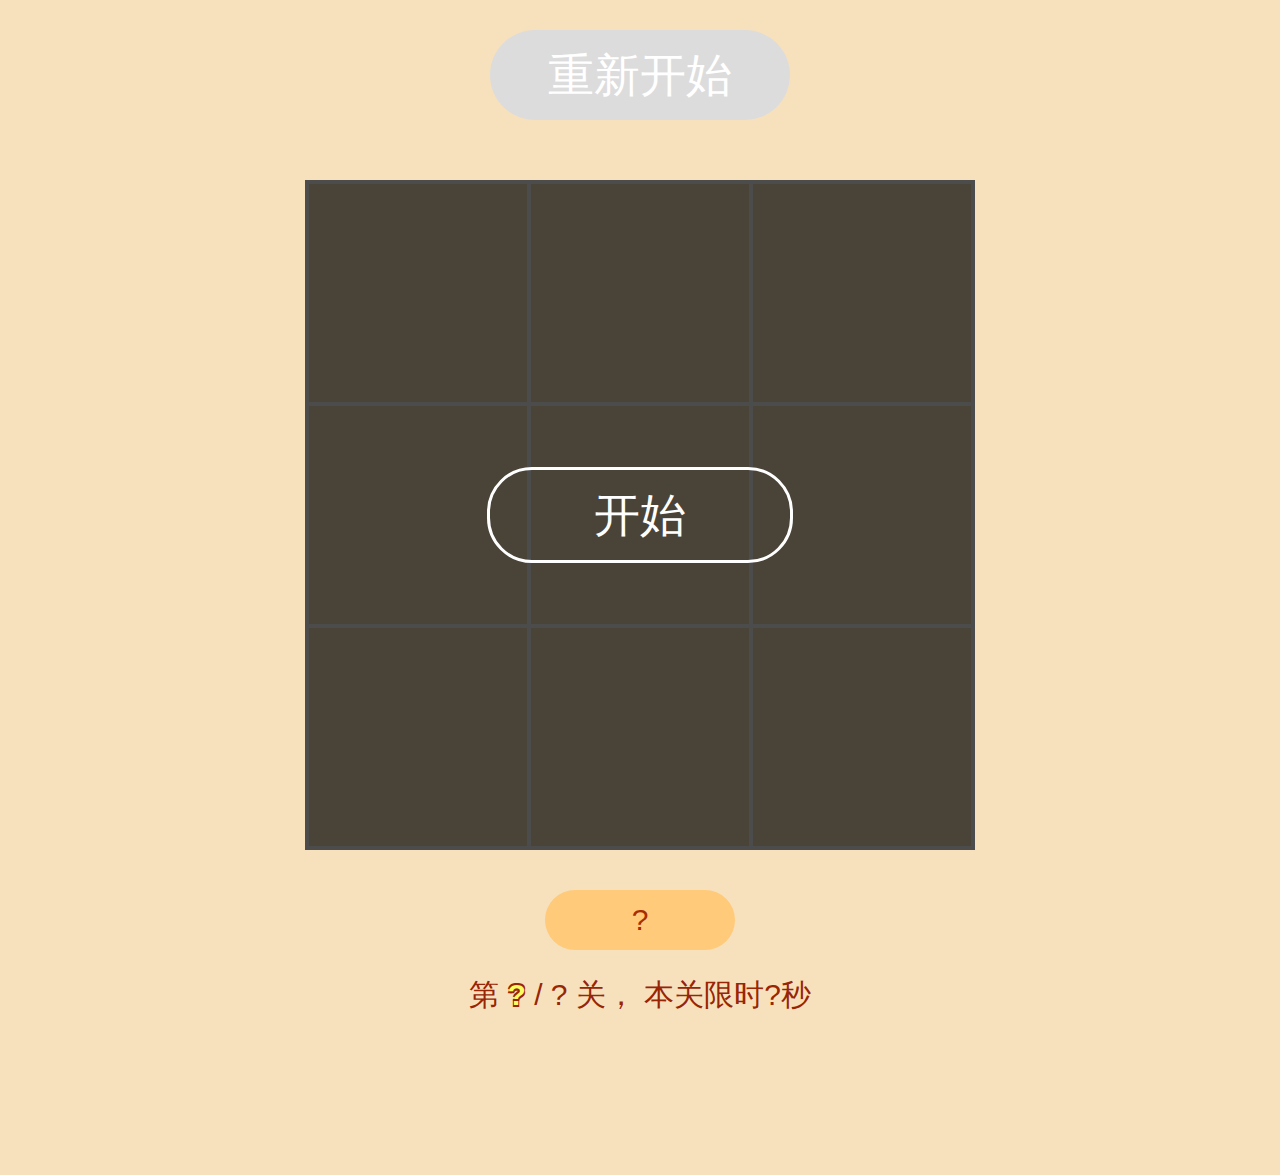
==== html5-puzzle/index.html @ 4e5ee47b "puzzle" ====
<!DOCTYPE html>
<html lang="en">
<head>
    <meta charset="utf-8">
    <meta http-equiv="X-UA-Compatible" content="IE=edge">
    <meta name="viewport" content="width=device-width,initial-scale=1,maximum-scale=1">
    <meta content="yes" name="apple-mobile-web-app-capable">
    <meta content="yes" name="apple-touch-fullscreen">
    <meta content="black" name="apple-mobile-web-app-status-bar-style">
    <meta name="keywords" content="html5, 拼图, 游戏">
    <meta name="description" content="疯狂动物城，小黄人呢！">
    <title>拼图小游戏</title>
    <link rel="shortcut icon" type="image/x-icon" href="http://static.yangbai.me/images/favicon.ico">
    <link rel="stylesheet" href="index.css">
    <link rel="stylesheet" href="rem.css">
</head>
<body>
    <div class="page1">
        <img src="tuzi.jpg" alt="兔子" style="opacity: 0;width: 0;height: 0;">
        <!--<h2 class="page1-tit" id="pageTitle"></h2>-->
        <button id="reset" class="game-reset-btn" disabled>重新开始</button>
        <div class="game-box">
            <div class="game-pop-box ui-center play" id="layer">
                <div class="game-warp">
                    <div class="game-pop-hd">
                        <h2>挑战失败！</h2>
                        <p>再接再厉！</p>
                    </div>
                    <a href="javascript:;" class="game-start-btn play-btn" id="start">开始</a>
                </div>
            </div>
            <ul id="gameBox">
                <li><img src="" alt=""></li>
                <li><img src="" alt=""></li>
                <li><img src="" alt=""></li>
                <li><img src="" alt=""></li>
                <li><img src="" alt=""></li>
                <li><img src="" alt=""></li>
                <li><img src="" alt=""></li>
                <li><img src="" alt=""></li>
                <li><img src="" alt=""></li>
            </ul>
        </div>
        <span class="play-time" id="timing">?</span>
        <p class="pages">
            第&nbsp;<strong id="level">?</strong>&nbsp;/&nbsp;<span id="levels">?</span> 关，
            本关限时<span id="time">?</span>秒
        </p>
    </div>
    <canvas id="canvas" style="display: none" width="300" height="300"></canvas>
    <script type="text/javascript" src="zepto.js"></script>
    <script type="text/javascript">
        var doc = document;
        var canvas = doc.getElementById('canvas');
        var ctx = canvas.getContext('2d');
        var $gameBox = $('#gameBox');
        var $lis = $gameBox.find('li');
        var image = new Image();
        var oriArr = [1, 2, 3, 4, 5, 6, 7, 8, 9];
        var imgArr = [1, 2, 3, 4, 5, 6, 7, 8, 9];
        var App = {
            timeHandle: null,
            isComplete: false,
            level: 0,
            levels: [
                {time: "60.00", image: "shulan.jpg"},
                {time: "40.00", image: "tuzi.jpg"},
                {time: "30.00", image: "together.jpg"}
                {time: "30.00", image: "yellow man.jpg"}
            ],
            bind: function() {
                //阻止手机上浏览器的弹性下拉。。。
                $('body').on('touchstart', function(e) {
                    e.preventDefault();
                });

                //网页端
                $lis.draggable="true";
                $lis.on('dragstart',function(e){
                    e.dataTransfer.setData("Index",$(this).index());
                });
                $lis.on('dragover',function(e){
                    e.preventDefault();
                });
                $lis.on('drop',function(e){
                    e.preventDefault();
                    var index=e.dataTransfer.getData("Index");
                    var prev = $lis.eq(index);
                    var html = $(this).html();
                    $(this).html(prev.html());
                    $(prev).html(html);
                    App.check();
                });

                $lis.on('swipeLeft', function(e) {
                    e.preventDefault();
                    var $this = $(this);
                    var index = $this.index();
                    var html = $this.html();
                    var $prev = $this.prev();
                    if ($.inArray(index, [0, 3, 6]) > -1 || $prev.size() <= 0) {
                        return false;
                    }
                    $this.html($prev.html());
                    $prev.html(html);
                    App.check();
                });
                $lis.on('swipeRight', function(e) {
                    e.preventDefault();
                    var $this = $(this);
                    var index = $this.index();
                    var html = $this.html();
                    var $next = $this.next();
                    if ($.inArray(index, [2, 5, 8]) > -1 || $next.size() <= 0) {
                        return false;
                    }
                    $this.html($next.html());
                    $next.html(html);
                    App.check();
                });
                $lis.on('swipeUp', function(e) {
                    e.preventDefault();
                    var $this = $(this);
                    var html = $this.html();
                    var index = $this.index() - 3;
                    var $up = $lis.eq(index);
                    if (index >= 0 && $up.size() > 0) {
                        $this.html($up.html());
                        $up.html(html);
                        App.check();
                    }
                });
                $lis.on('swipeDown', function(e) {
                    e.preventDefault();
                    var $this = $(this);
                    var html = $this.html();
                    var index = $this.index() + 3;
                    var $down = $lis.eq(index);
                    if (index < 9 && $down.size() > 0) {
                        $this.html($down.html());
                        $down.html(html);
                        App.check();
                    }
                });

                $('#start').on('tap click', function() {
                    $('#reset').prop('disabled', false);
                    //如果超时，则可以选择再来一次，此时顺序不变哦
                    if ($(this).html() !== '再来一次') {
                        App.randomImage(true);
                    } else {
                        App.randomImage();
                    }
                    App.resetData();
                    App.countdown();
                    $('#layer').hide();//弹出层隐藏
                });
                $('#reset').on('tap click', function() {
                    App.resetData();//重置关卡和剩余时间
                    App.countdown();//倒计时
                    App.randomImage(true);
                });
            },
            countdown: function() {
                clearInterval(this.timeHandle);
                this.timeHandle = setInterval(function() {
                    var $time = $('#timing');
                    var time = parseFloat($time.text());
                    var currTime = (time - 0.01).toFixed(2);
                    if (currTime < 0) {
                        clearInterval(App.timeHandle);
                        $time.text(parseInt(currTime).toFixed(2));//当前时间置为0
                        App.update();
                    } else {
                        $time.text(currTime);
                    }
                }, 10);
            },
            resetData: function() {
                var time = this.levels[this.level].time;
                $('#timing').text(time);
                $('#time').text(time);
                $('#level').text(this.level+1);
                $('#levels').text(this.levels.length);
            },
            init: function() {
                $('#reset').prop('disabled', true);
                this.resetData();
                imgArr = [1, 2, 3, 4, 5, 6, 7, 8, 9];
                this.render();
            },
            render: function() {
                image.onload = function() {
                    App.randomImage();
                };
                image.src = this.levels[this.level].image;
            },
            randomImage: function(flag) {
                flag = flag || false;
                if (flag) {
                    imgArr.sort(function(a, b) {
                        return Math.random() - Math.random();
                    });
                }
                var index = 1;
                for (var i=0; i<3; i++) {
                    for (var j=0; j<3; j++) {
                        ctx.drawImage(image, 300*j, 300*i, 300, 300, 0, 0, 300, 300);
                        $lis.eq(imgArr[index-1]-1).find('img').data('seq', index).attr('src', canvas.toDataURL('image/jpeg'));
                        index++;
                    }
                }
            },
            check: function() {
                var resArr = [];
                $('#gameBox img').each(function(k, v) {
                    resArr.push(v.getAttribute("data-seq"));
                });
                if (resArr.join("") === oriArr.join("")) {
                    setTimeout(function() {
                        //App.isComplete = true;
                        window.clearInterval(App.timeHandle);
                        if (App.level >= App.levels.length-1) {
                            alert("哇塞,你居然通关了,好棒!");
                            App.destory();
                        } else {
                            if (confirm("恭喜过关,是否继续挑战?")) {
                                App.level++;
                                $('#layer').show();
                                App.init();
                            }
                        }
                    }, 300);
                }
            },
            update: function() {
                if (this.isComplete === false) {
                    alert("时间到,游戏结束!");
                    $('#layer').show();
                    $('#start').html("再来一次");
                    $('#reset').prop('disabled', true);
                }
            },
            destory: function() {
                $('#reset').prop('disabled', true);
                $lis.off("swipeLeft");
                $lis.off("swipeRight");
                $lis.off("swipeUp");
                $lis.off("swipeDown");
                $lis.css('border', 0);
                $gameBox.css('border', 0);
            },
            start: function() {
                this.init();
                this.render();
                this.bind();
            },
        };
        App.start();
    </script>
</body>
</html>
---- html5-puzzle/index.css ----
@charset "UTF-8";
article, aside, blockquote, body, button, code, dd, div, dl, dt, fieldset, figcaption, figure, footer, form, h1, h2, h3, h4, h5, h6, header, hgroup, input, legend, li, menu, nav, ol, p, pre, section, td, textarea, th, ul {
  margin: 0;
  padding: 0;
  box-sizing: border-box
}

html {
  overflow-scrolling: touch;
  background-color: #fff;
  margin: 0 auto;
  height: 100%
}

body {
  font-family: "Helvetica Neue", Helvetica, STHeiTi, sans-serif;
  line-height: 1.5;
  font-size: .28rem;
  color: #333;
  -webkit-user-select: none;
  -webkit-text-size-adjust: 100%;
  -webkit-tap-highlight-color: transparent;
  outline: 0;
  height: 100%
}

a {
  color: #333
}

h1, h2, h3, h4, h5, h6 {
  font-size: 100%;
  font-weight: 400
}

table {
  border-collapse: collapse;
  border-spacing: 0
}

caption, th {
  text-align: left
}

fieldset, img {
  border: 0;
  vertical-align: middle;
  width: 100%
}

li {
  list-style: none
}

ins {
  text-decoration: none
}

del {
  text-decoration: line-through
}

button, input, optgroup, option, select, textarea {
  font-family: inherit;
  font-size: inherit;
  font-style: inherit;
  font-weight: inherit;
  outline: 0
}

button {
  -webkit-appearance: none;
  border: 0;
  background: 0 0
}

a {
  -webkit-touch-callout: none;
  text-decoration: none
}

:focus {
  outline: 0;
  -webkit-tap-highlight-color: transparent
}

em, i {
  font-style: normal
}

input, select, textarea {
  font-family: "Helvetica Neue", Helvetica, Arial, sans-serif, '微软雅黑';
  font-size: .32rem;
  outline: 0;
  color: #777;
  border: none;
  border-radius: 0;
  -webkit-appearance: none;
  -webkit-tap-highlight-color: transparent
}

textarea {
  word-wrap: break-word;
  resize: none
}

input[type=button], input[type=submit] {
  cursor: pointer
}

input[placeholder] {
  color: #555
}

input[type=text]:focus, select:focus, textarea:focus {
  color: #222
}

input[type=text]::-ms-clear {
  display: none
}

input[disabled=disabled] {
  cursor: not-allowed
}

.clearfix:after {
  visibility: hidden;
  display: block;
  font-size: 0;
  content: "";
  clear: both;
  height: 0
}

html .hide {
  display: none
}

button::-moz-focus-inner, input::-moz-focus-inner {
  border: 0;
  padding: 0
}

select::-ms-expand {
  display: none
}

::-ms-check {
  display: none
}

h1 {
  font-size: .36rem;
  font-weight: 700
}

.c666 {
  color: #666
}

.c999 {
  color: #999
}

.corange {
  color: #F25824
}

.nowrap {
  max-width: 100%;
  overflow: hidden;
  white-space: nowrap;
  text-overflow: ellipsis
}

.ui-center {
  display: -webkit-box;
  display: flex;
  -webkit-box-pack: center;
  justify-content: center;
  -webkit-box-align: center;
  align-items: center
}

.ui-pop {
  position: fixed;
  top: 0;
  bottom: 0;
  width: 100%;
  z-index: 101;
  background: rgba(0, 0, 0, .8);
  overflow: hidden;
  overflow-y: auto;
  overflow-scrolling: touch
}

.ui-pop-foot {
  font-size: .34rem;
  text-align: center;
  line-height: .88rem;
  display: -webkit-box;
  display: flex
}

.ui-pop-foot a {
  width: 100%;
  -webkit-box-flex: 1;
  flex: 1;
  display: block
}

.ui-pop-l {
  background: #fff;
  padding: .88rem 0 0 0
}

.ui-pop-l .head {
  background: rgba(255, 255, 255, .9)
}

.ui-pop-l .box-hd {
  border: none
}

.ui-pop-l .box-hd:after {
  background: 0 0
}

.m-login {
  width: 5.4rem;
  background: #F5F5F5;
  border-radius: .12rem;
  overflow: hidden
}

.m-login-hd {
  padding: .2rem .3rem .1rem .3rem;
  text-align: center
}

.m-login-hd h2 {
  line-height: .6rem;
  font-size: .34rem
}

.m-login-hd p {
  font-size: .26rem;
  color: #666
}

.m-login-bd {
  padding: 0 .3rem;
  padding-bottom: .24rem
}

.m-login-bd li {
  margin-top: .12rem;
  line-height: .8rem;
  display: -webkit-box;
  display: flex
}

.m-login-bd .label {
  font-size: .32rem
}

.m-login-bd .flex-1 {
  position: relative;
  margin-left: .16rem;
  background: #fff;
  -webkit-box-flex: 1;
  flex: 1;
  overflow: hidden
}

.m-login-bd input {
  width: 100%;
  padding: 0 .2rem
}

.m-login-bd .code, .m-login-bd img {
  position: absolute;
  right: 0;
  top: 50%;
  -webkit-transform: translateY(-50%);
  transform: translateY(-50%);
  width: 1.6rem
}

.m-login-bd .code {
  color: #F25824;
  line-height: 1;
  text-align: center;
  font-size: .24rem
}

@-webkit-keyframes scale-all {
  0% {
    -webkit-transform: scale(1);
    transform: scale(1)
  }
  50% {
    -webkit-transform: scale(.95);
    transform: scale(.95)
  }
  100% {
    -webkit-transform: scale(1);
    transform: scale(1)
  }
}

@keyframes scale-all {
  0% {
    -webkit-transform: scale(1);
    transform: scale(1)
  }
  50% {
    -webkit-transform: scale(.95);
    transform: scale(.95)
  }
  100% {
    -webkit-transform: scale(1);
    transform: scale(1)
  }
}

@-webkit-keyframes rotate-all {
  0% {
    -webkit-transform: rotate(0) scale(.8);
    transform: rotate(0) scale(.8)
  }
  100% {
    -webkit-transform: rotate(720deg) scale(.8);
    transform: rotate(720deg) scale(.8)
  }
}

@keyframes rotate-all {
  0% {
    -webkit-transform: rotate(0) scale(.8);
    transform: rotate(0) scale(.8)
  }
  100% {
    -webkit-transform: rotate(720deg) scale(.8);
    transform: rotate(720deg) scale(.8)
  }
}

html {
  background: #f7e1bd
}

.share {
  opacity: 0;
  position: absolute;
  z-index: -1;
  width: 2rem;
  height: 2rem
}

.loading {
  position: fixed;
  left: 0;
  top: 0;
  bottom: 0;
  right: 0;
  z-index: 9999999999;
  background: #f7e1bd;
  display: -webkit-box;
  display: flex;
  -webkit-box-align: center;
  align-items: center;
  -webkit-box-pack: center;
  justify-content: center
}

.rotating-plane {
  background: url(http://hd.xf.fangdd.com/static/senlingame/img/loading.png) no-repeat;
  background-size: 100% 100%;
  width: .68rem;
  height: .68rem;
  -webkit-animation: rotate-all 1.2s linear 0s infinite;
  animation: rotate-all 1.2s linear 0s infinite
}

.index-warp {
  position: relative;
  display: -webkit-box;
  display: flex;
  -webkit-box-pack: center;
  justify-content: center;
  -webkit-box-orient: vertical;
  -webkit-box-direction: normal;
  flex-direction: column;
  min-height: 100%;
  text-align: center;
  background: url(http://hd.xf.fangdd.com/static/senlingame/img/game-1.png) no-repeat top center, url(http://hd.xf.fangdd.com/static/senlingame/img/game-2.png) no-repeat bottom center;
  background-color: #f7e1bd;
  background-size: 100% auto;
  padding: 3.51rem 0 5.21rem 0
}

.index-warp h1 {
  display: none
}

.index-warp h2 {
  padding-top: .2rem;
  line-height: .44rem;
  font-size: .3rem;
  color: #982505
}

.index-warp h2 strong {
  color: #f56c00;
  font-weight: 700
}

.index-warp .start-btn {
  margin: .26rem 0 .4rem 0;
  width: 4.3rem;
  height: 1.06rem;
  display: inline-block;
  background: url(http://hd.xf.fangdd.com/static/senlingame/img/start-btn.png) no-repeat top center;
  background-size: 100% 100%;
  -webkit-animation: scale-all 1s ease-in-out 0s infinite;
  animation: scale-all 1s ease-in-out 0s infinite
}

.index-warp-ft {
  padding: 0 .4rem;
  position: absolute;
  left: 0;
  right: 0;
  bottom: .4rem
}

.index-warp-ft a {
  display: inline-block;
  background: #ff770d;
  width: 1.9rem;
  height: .74rem;
  line-height: .74rem;
  border: .05rem solid #d45000;
  border-radius: .42rem;
  font-size: .34rem;
  color: #fff;
  font-weight: 700
}

.index-warp-ft a:first-child {
  float: left
}

.index-warp-ft a:last-child {
  float: right
}

.ui-pop-warp {
  width: 6.6rem;
  background: #f7e1bd;
  border-radius: .2rem;
  overflow: hidden
}

.ui-pop-warp .ui-pop-hd {
  position: relative;
  text-align: center;
  height: .88rem;
  line-height: .88rem;
  background: #ffca7a
}

.ui-pop-warp .ui-pop-bd {
  padding: .3rem;
  font-size: .32rem;
  color: #982505
}

.ui-pop-warp .ui-pop-bd h2 {
  font-weight: 700;
  color: #ff770d
}

.ui-pop-warp .ui-pop-bd p {
  padding: .05rem 0
}

.page1-tit, .page2-tit, .page3-tit, .rank-hd, .tit1, .tit2, .ui-pop-close {
  /*background: url(http://hd.xf.fangdd.com/static/senlingame/img/type.png) no-repeat;*/
  background-size: 3.94rem 6.72rem;
  display: inline-block
}

.tit1 {
  margin-top: .2rem;
  width: 1.69rem;
  height: .45rem;
  background-position: 0 0
}

.tit2 {
  margin-top: .2rem;
  width: 1.69rem;
  height: .45rem;
  background-position: -1px -.5rem
}

.page1-tit, .page2-tit, .page3-tit {
  margin-top: .5rem
}

.page1-tit {
  width: 3.74rem;
  height: 1.23rem;
  background-position: 0 -1.13rem
}

.page2-tit {
  width: 3.76rem;
  height: 1.22rem;
  background-position: 0 -2.54rem
}

.page3-tit {
  width: 3.76rem;
  height: 1.23rem;
  background-position: 0 -3.93rem
}

.ui-pop-close {
  position: absolute;
  right: 0;
  top: .2rem;
  width: .7rem;
  height: .7rem;
  background-position: -1.85rem 0
}

.rank-hd {
  position: absolute;
  left: 50%;
  top: -.3rem;
  -webkit-transform: translateX(-50%);
  transform: translateX(-50%);
  width: 1.89rem;
  height: .69rem;
  background-position: 0 -5.25rem
}

.game-box {
  margin-top: .3rem;
  position: relative;
  width: 6.7rem;
  height: 6.7rem
}

.game-box ul {
  display: block;
  width: 100%;
  height: 100%;
  border: .04rem solid #fff;
  border-top: none;
  border-right: none;
  position: relative
}

.game-box li {
  width: 2.22rem;
  height: 2.22rem;
  border-top: .04rem solid #fff;
  border-right: .04rem solid #fff;
  position: absolute
}

.game-box li:nth-of-type(1) {
  top: 0;
  left: 0
}

.game-box li:nth-of-type(2) {
  top: 0;
  left: 2.22rem
}

.game-box li:nth-of-type(3) {
  top: 0;
  left: 4.44rem
}

.game-box li:nth-of-type(4) {
  top: 2.22rem;
  left: 0
}

.game-box li:nth-of-type(5) {
  top: 2.22rem;
  left: 2.22rem
}

.game-box li:nth-of-type(6) {
  top: 2.22rem;
  left: 4.44rem
}

.game-box li:nth-of-type(7) {
  top: 4.44rem;
  left: 0
}

.game-box li:nth-of-type(8) {
  top: 4.44rem;
  left: 2.22rem
}

.game-box li:nth-of-type(9) {
  top: 4.44rem;
  left: 4.44rem
}

.page1, .page2, .page3, .result {
  position: relative;
  display: -webkit-box;
  display: flex;
  -webkit-box-pack: center;
  justify-content: center;
  -webkit-box-orient: vertical;
  -webkit-box-direction: normal;
  flex-direction: column;
  -webkit-box-align: center;
  align-items: center;
  min-height: 100%;
  /*background: url(http://hd.xf.fangdd.com/static/senlingame/img/page-ft.png) no-repeat bottom center;*/
  background-size: 7.5rem 1.6rem;
  padding-bottom: 1.5rem
}

.play-time {
  margin-top: .4rem;
  width: 1.9rem;
  height: .6rem;
  line-height: .6rem;
  border-radius: .3rem;
  /*background: url(http://hd.xf.fangdd.com/static/senlingame/img/time.png) no-repeat;*/
  background-size: .4rem .4rem;
  background-position: .2rem .1rem;
  background-color: #ffca7a;
  color: #a82d00;
  font-size: .3rem;
  /*text-indent: .75rem*/
  text-align: center;
}

.pages {
  padding-top: .15rem;
  line-height: .6rem;
  font-size: .3rem;
  color: #982505
}

.pages strong {
  text-shadow: 1px .02rem 0 #982505, 1px -.02rem 0 #982505, -1px -.02rem 0 #982505, -1px .02rem 0 #982505;
  color: #f9fd5f
}

.page-ft {
  position: fixed;
  left: 0;
  top: 45%;
  right: 0;
  z-index: 9999;
  text-align: center;
  color: #fff;
  line-height: 1rem;
  background: rgba(0, 0, 0, .8);
  color: #fff
}

.result-hd {
  width: 5.08rem;
  height: 4.68rem
}

.result h3 {
  margin-top: .15rem;
  text-align: center;
  color: #982505;
  line-height: .4rem;
  font-size: .28rem
}

.result img.logos {
  width: 3.48rem;
  height: 1.02rem
}

.result .share-btn {
  margin-top: .8rem;
  font-weight: 700;
  font-size: .36rem;
  width: 4.5rem;
  height: .9rem;
  line-height: .9rem;
  text-align: center;
  display: inline-block;
  background: #ff770d;
  color: #fff;
  border: .05rem solid #d45000;
  border-radius: .45rem
}

.result p {
  font-size: .28rem;
  text-align: center;
  line-height: .9rem;
  color: #982505
}

.rank {
  padding: .5rem 0;
  text-align: center;
  min-height: 100%;
  background: url(http://hd.xf.fangdd.com/static/senlingame/img/rank1.png) top center no-repeat #f7e1bd;
  background-size: 7.5rem 12.36rem
}

.rank .rank-mc {
  width: 3.48rem;
  height: 2.26rem;
  display: inline-block;
  background: url(http://hd.xf.fangdd.com/static/senlingame/img/rank2.png) top center no-repeat;
  background-size: 100% 100%
}

.rank .rank-mc p {
  line-height: 1;
  padding-top: .75rem;
  font-size: .22rem;
  color: #c77b02
}

.rank .rank-mc p strong {
  line-height: 1;
  font-size: .5rem;
  font-weight: 700;
  color: #fe4e00;
  text-shadow: none
}

.rank p {
  font-size: .3rem;
  color: #982505;
  line-height: .46rem
}

.rank p strong {
  text-shadow: 1px .02rem 0 #982505, 1px -.02rem 0 #982505, -1px -.02rem 0 #982505, -1px .02rem 0 #982505;
  color: #f9fd5f
}

.rank .rank-warp {
  position: relative;
  margin: .6rem .3rem .3rem .3rem;
  border: .05rem solid #f56200;
  padding: .1rem;
  background: #ffdd9e;
  border-radius: .2rem
}

.rank .rank-warp div {
  padding: .3rem 0 .1rem 0;
  border: 1px solid #f56200;
  border-radius: .2rem
}

.rank table {
  width: 100%
}

.rank table td, .rank table th {
  text-align: center;
  font-size: .36rem;
  line-height: .8rem
}

.rank table th {
  color: #f56200
}

.rank table td {
  color: #982505
}

.rank table i {
  width: .52rem;
  height: .52rem;
  display: inline-block;
  background: #f56200;
  border-radius: 50%;
  color: #fff;
  text-align: center;
  line-height: .52rem
}

.btn1, .btn2 {
  margin-top: .3rem;
  font-weight: 700;
  font-size: .36rem;
  width: 4.5rem;
  height: .9rem;
  line-height: .9rem;
  text-align: center;
  display: inline-block;
  color: #fff;
  border-radius: .45rem
}

.btn1 {
  background: #ff770d;
  border: .05rem solid #d45000
}

.btn2 {
  background: #53b3ee;
  border: .05rem solid #0082e6
}

.radio {
  width: .5rem;
  height: .5rem;
  position: absolute;
  right: .2rem;
  top: .2rem;
  z-index: 999
}

.radio1 {
  width: .5rem;
  height: .5rem;
  background: url(http://hd.xf.fangdd.com/static/senlingame/img/radio.png) no-repeat;
  background-size: 100% 100%;
  position: absolute;
  left: 0;
  top: 0;
  -webkit-animation: rotate-all 5s linear 0s infinite;
  animation: rotate-all 5s linear 0s infinite
}

.no-radio {
  width: .5rem;
  height: .5rem;
  background: url(http://hd.xf.fangdd.com/static/senlingame/img/radio-close.png) no-repeat;
  background-size: 100% 100%;
  position: absolute;
  left: 0;
  top: 0
}

.pop {
  position: fixed;
  top: 0;
  height: 100%;
  z-index: 200;
  display: none;
}
.game-pop-box {
  text-align: center;
  position: absolute;
  left: 0;
  top: 0;
  bottom: 0;
  right: 0;
/*  background: url(http://hd.xf.fangdd.com/static/senlingame/img/logo1.png) no-repeat .3rem .3rem;*/
  background-size: 3.46rem 1.06rem;
  background-color: rgba(0, 0, 0, .7);
  z-index: 10;
}

.game-start-btn {
  margin: .3rem 0;
  width: 3rem;
  height: .9rem;
  border-radius: .45rem;
  border: .03rem solid #fff;
  color: #fff;
  display: inline-block;
  font-size: .46rem;
  text-align: center;
  line-height: .9rem;
}
.game-reset-btn {
    margin: .3rem 0;
    width: 3rem;
    border-radius: .45rem;
    color: #fff;
    display: inline-block;
    font-size: .46rem;
    text-align: center;
    line-height: .9rem;
    background-color: #c77b02;
}

.game-reset-btn:disabled {
    background-color: gainsboro;
}
.game-pop-hd {
  display: none;
}

.game-pop-hd h2 {
  font-size: .4rem;
  color: #f9fd5f;
}

.game-pop-hd p {
  font-size: .3rem;
  color: #fff
}
---- html5-puzzle/rem.css ----
.head, html, .pop, .foot {
  width: 100%;
  max-width: 750px;
}

@media screen and (max-width: 320px) {
  html {
    font-size: 42.8px
  }
}

@media screen and (min-width: 320px) {
  html {
    font-size: 42.67px
  }
}

@media screen and (min-width: 360px) {
  html {
    font-size: 48px
  }
}

@media screen and (min-width: 375px) {
  html {
    font-size: 50px
  }
}

@media screen and (min-width: 385px) {
  html {
    font-size: 51.33px
  }
}

@media screen and (min-width: 400px) {
  html {
    font-size: 53.33px
  }
}

@media screen and (min-width: 414px) {
  html {
    font-size: 55.2px
  }
}

@media screen and (min-width: 450px) {
  html {
    font-size: 60px
  }
}

@media screen and (min-width: 480px) {
  html {
    font-size: 64px
  }
}

@media screen and (min-width: 540px) {
  html {
    font-size: 72px
  }
}

@media screen and (min-width: 600px) {
  html {
    font-size: 80px
  }
}

@media screen and (min-width: 640px) {
  html {
    font-size: 85.33px
  }
}

@media screen and (min-width: 750px) {
  html {
    font-size: 100px
  }
}
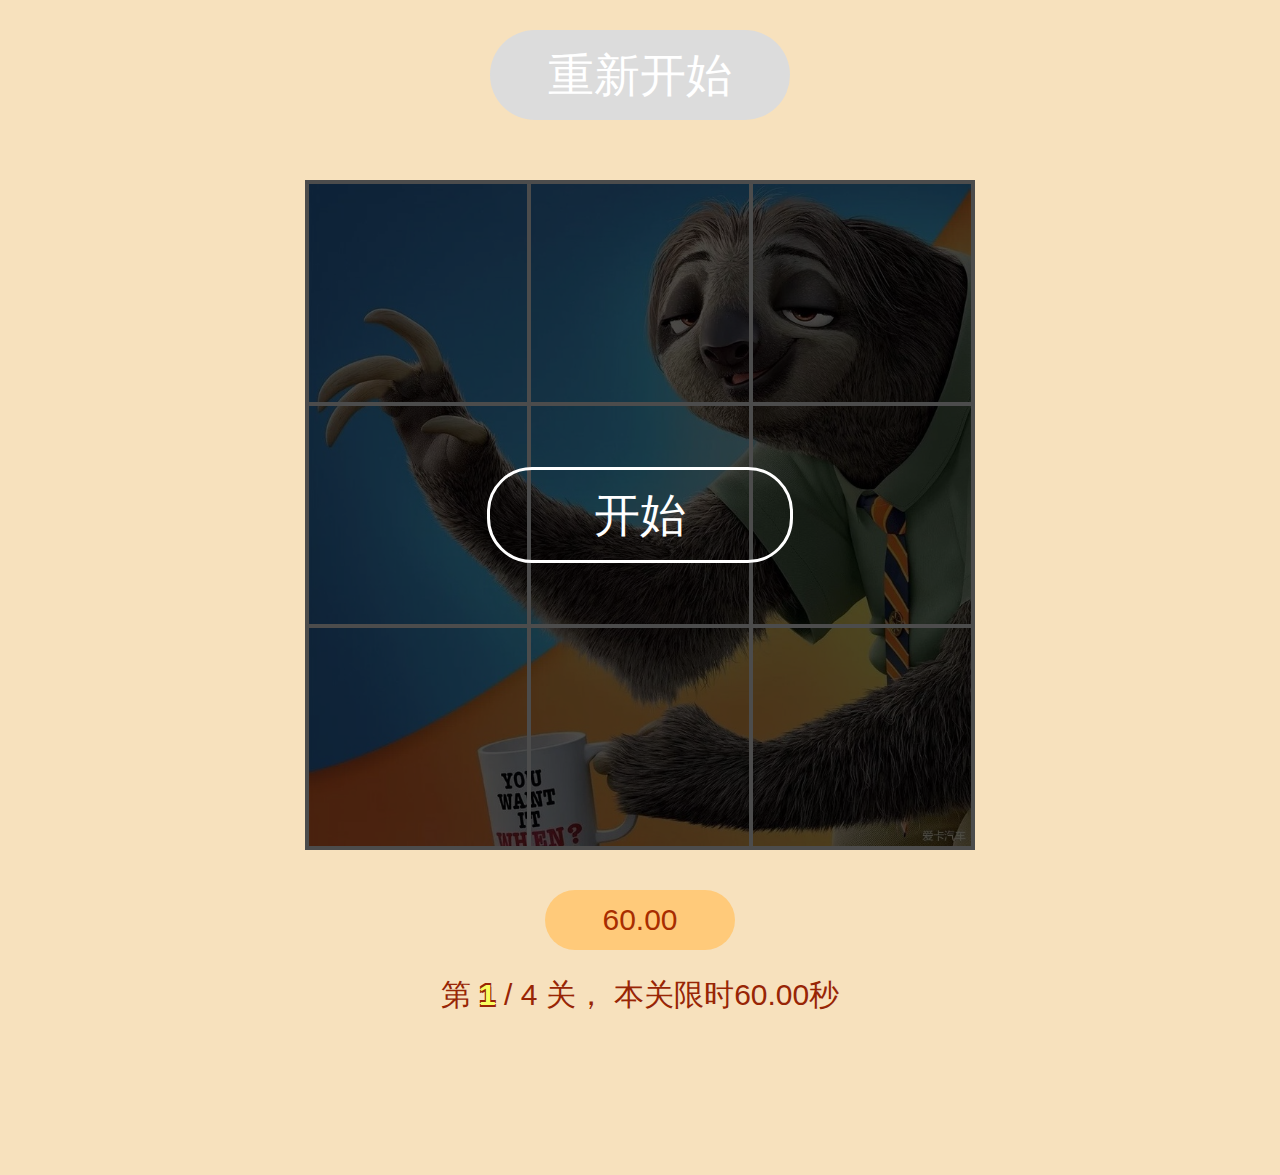
==== commit bc12b3f6: "puzzle" ====
--- a/html5-puzzle/index.html
+++ b/html5-puzzle/index.html
@@ -56,6 +56,7 @@
         var $gameBox = $('#gameBox');
         var $lis = $gameBox.find('li');
         var image = new Image();
+
         var oriArr = [1, 2, 3, 4, 5, 6, 7, 8, 9];
         var imgArr = [1, 2, 3, 4, 5, 6, 7, 8, 9];
         var App = {
@@ -65,8 +66,8 @@
             levels: [
                 {time: "60.00", image: "shulan.jpg"},
                 {time: "40.00", image: "tuzi.jpg"},
-                {time: "30.00", image: "together.jpg"}
-                {time: "30.00", image: "yellow man.jpg"}
+                {time: "30.00", image: "together.jpg"},
+                {time: "30.00", image: "yellow_man.jpg"}
             ],
             bind: function() {
                 //阻止手机上浏览器的弹性下拉。。。
@@ -192,8 +193,10 @@
             render: function() {
                 image.onload = function() {
                     App.randomImage();
+                    
                 };
                 image.src = this.levels[this.level].image;
+                
             },
             randomImage: function(flag) {
                 flag = flag || false;
